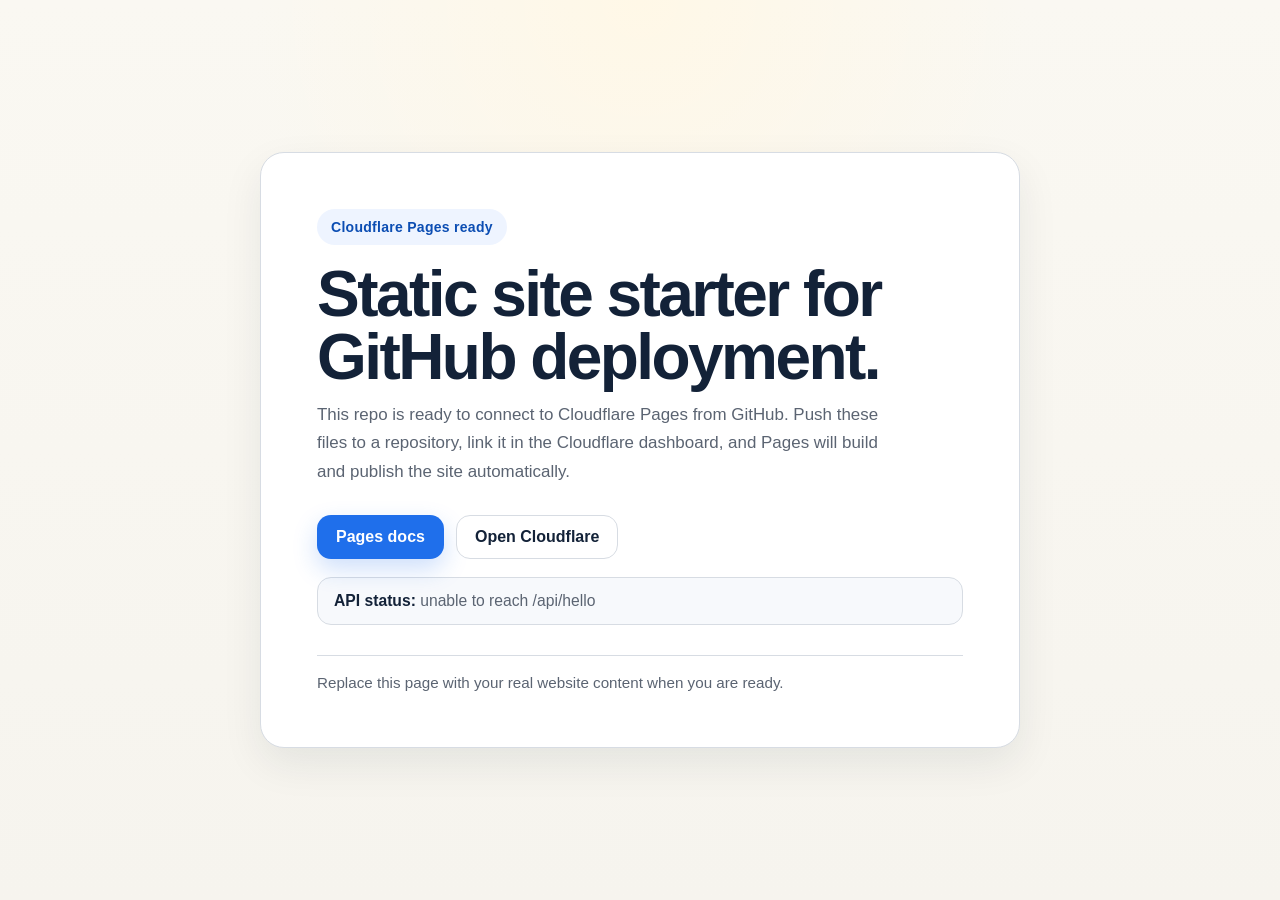
==== index.html @ 56189140 "first commit" ====
<!doctype html>
<html lang="en">
<head>
  <meta charset="utf-8">
  <meta name="viewport" content="width=device-width, initial-scale=1">
  <title>Cloudflare Pages Starter</title>
  <style>
    :root {
      color-scheme: light;
      --bg: #f6f4ee;
      --panel: #ffffff;
      --text: #132238;
      --muted: #5b6472;
      --accent: #1f6feb;
      --accent-strong: #0b4db3;
      --border: #d7dce3;
      --shadow: 0 16px 40px rgba(19, 34, 56, 0.08);
    }

    * {
      box-sizing: border-box;
    }

    body {
      margin: 0;
      min-height: 100vh;
      font-family: Arial, Helvetica, sans-serif;
      color: var(--text);
      background:
        radial-gradient(circle at top, #fff8e7 0, transparent 35%),
        linear-gradient(180deg, #faf8f2 0%, var(--bg) 100%);
      display: grid;
      place-items: center;
      padding: 24px;
    }

    main {
      width: min(760px, 100%);
      background: var(--panel);
      border: 1px solid var(--border);
      border-radius: 24px;
      box-shadow: var(--shadow);
      padding: clamp(24px, 5vw, 56px);
    }

    .badge {
      display: inline-flex;
      align-items: center;
      gap: 8px;
      padding: 10px 14px;
      border-radius: 999px;
      background: #eef4ff;
      color: var(--accent-strong);
      font-size: 14px;
      font-weight: 700;
      letter-spacing: 0.02em;
    }

    h1 {
      margin: 18px 0 12px;
      font-size: clamp(2.2rem, 5vw, 4.4rem);
      line-height: 0.98;
      letter-spacing: -0.04em;
    }

    p {
      margin: 0;
      color: var(--muted);
      font-size: 1.06rem;
      line-height: 1.7;
      max-width: 60ch;
    }

    .actions {
      display: flex;
      flex-wrap: wrap;
      gap: 12px;
      margin-top: 28px;
    }

    a {
      text-decoration: none;
      border-radius: 14px;
      padding: 12px 18px;
      font-weight: 700;
      border: 1px solid transparent;
      transition: transform 160ms ease, box-shadow 160ms ease, background 160ms ease;
    }

    a:hover {
      transform: translateY(-1px);
    }

    .primary {
      background: var(--accent);
      color: white;
      box-shadow: 0 10px 24px rgba(31, 111, 235, 0.22);
    }

    .secondary {
      border-color: var(--border);
      color: var(--text);
      background: #fff;
    }

    .footer {
      margin-top: 30px;
      padding-top: 18px;
      border-top: 1px solid var(--border);
      color: var(--muted);
      font-size: 0.95rem;
    }

    .status {
      margin-top: 18px;
      padding: 14px 16px;
      border-radius: 14px;
      background: #f7f9fc;
      border: 1px solid var(--border);
      color: var(--muted);
      font-size: 0.98rem;
    }

    .status strong {
      color: var(--text);
    }
  </style>
</head>
<body>
  <main>
    <div class="badge">Cloudflare Pages ready</div>
    <h1>Static site starter for GitHub deployment.</h1>
    <p>
      This repo is ready to connect to Cloudflare Pages from GitHub. Push these files to a repository,
      link it in the Cloudflare dashboard, and Pages will build and publish the site automatically.
    </p>
    <div class="actions">
      <a class="primary" href="https://developers.cloudflare.com/pages/" target="_blank" rel="noreferrer">Pages docs</a>
      <a class="secondary" href="https://dash.cloudflare.com/" target="_blank" rel="noreferrer">Open Cloudflare</a>
    </div>
    <div class="status" id="api-status"><strong>API status:</strong> checking /api/hello...</div>
    <div class="footer">Replace this page with your real website content when you are ready.</div>
  </main>

  <script>
    const statusElement = document.getElementById('api-status');

    fetch('/api/hello')
      .then((response) => response.json())
      .then((data) => {
        statusElement.innerHTML = `<strong>API status:</strong> ${data.message}`;
      })
      .catch(() => {
        statusElement.innerHTML = '<strong>API status:</strong> unable to reach /api/hello';
      });
  </script>
</body>
</html>
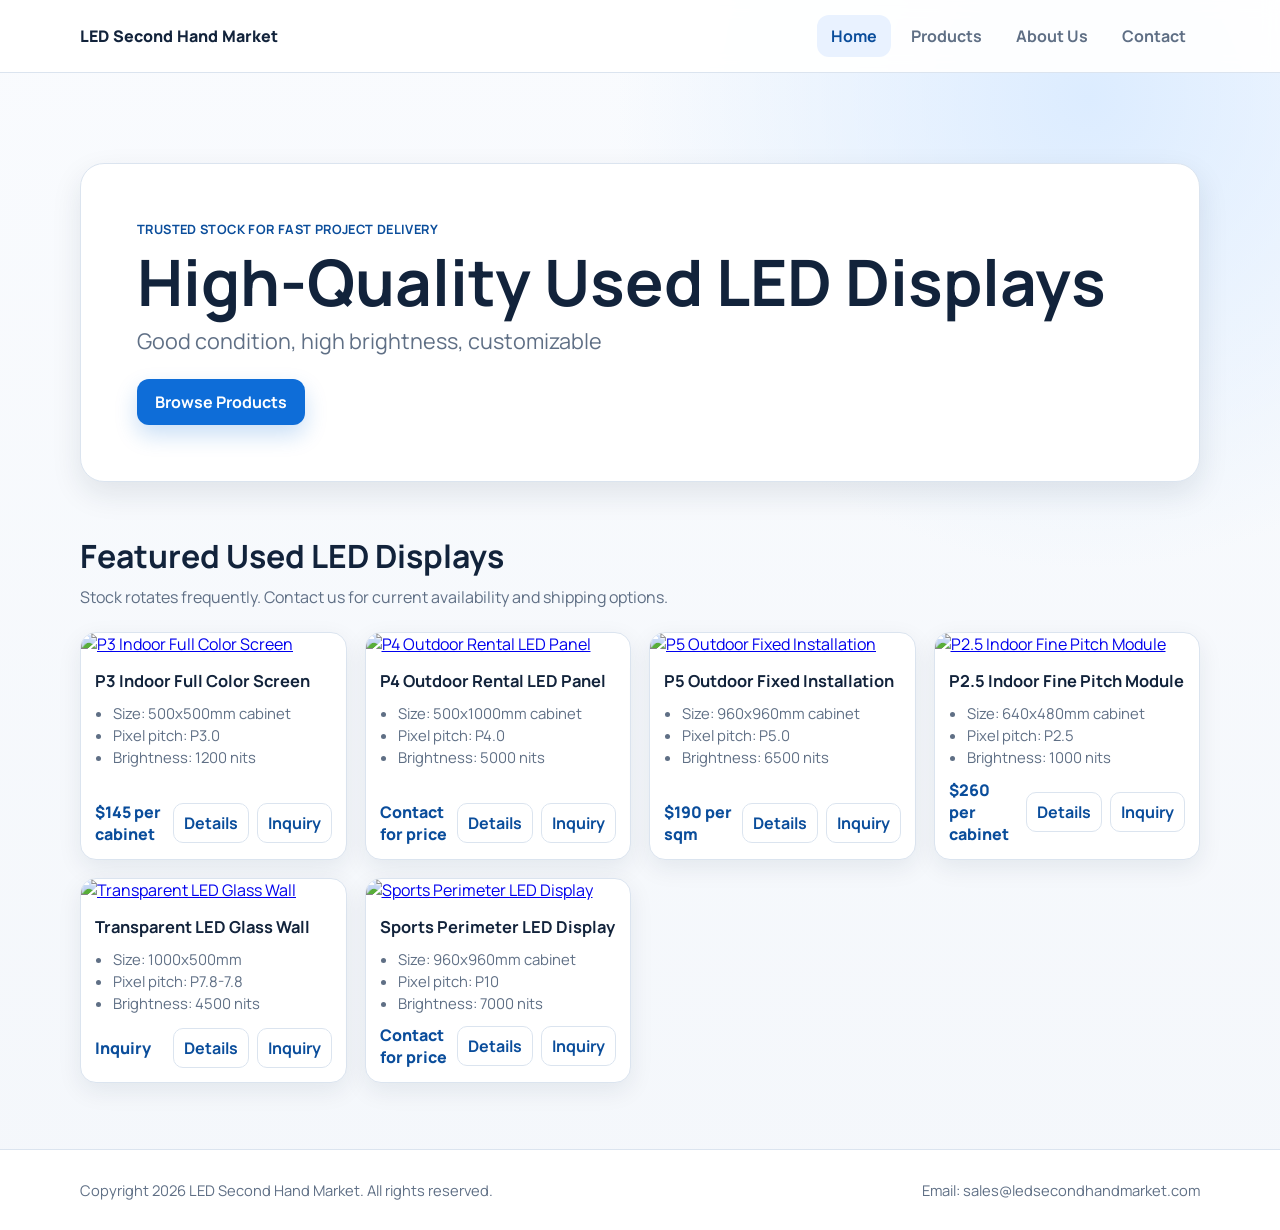
==== commit 581dc950: "Build static LED second-hand market website" ====
--- a/index.html
+++ b/index.html
@@ -3,156 +3,85 @@
 <head>
   <meta charset="utf-8">
   <meta name="viewport" content="width=device-width, initial-scale=1">
-  <title>Cloudflare Pages Starter</title>
-  <style>
-    :root {
-      color-scheme: light;
-      --bg: #f6f4ee;
-      --panel: #ffffff;
-      --text: #132238;
-      --muted: #5b6472;
-      --accent: #1f6feb;
-      --accent-strong: #0b4db3;
-      --border: #d7dce3;
-      --shadow: 0 16px 40px rgba(19, 34, 56, 0.08);
-    }
-
-    * {
-      box-sizing: border-box;
-    }
-
-    body {
-      margin: 0;
-      min-height: 100vh;
-      font-family: Arial, Helvetica, sans-serif;
-      color: var(--text);
-      background:
-        radial-gradient(circle at top, #fff8e7 0, transparent 35%),
-        linear-gradient(180deg, #faf8f2 0%, var(--bg) 100%);
-      display: grid;
-      place-items: center;
-      padding: 24px;
-    }
-
-    main {
-      width: min(760px, 100%);
-      background: var(--panel);
-      border: 1px solid var(--border);
-      border-radius: 24px;
-      box-shadow: var(--shadow);
-      padding: clamp(24px, 5vw, 56px);
-    }
-
-    .badge {
-      display: inline-flex;
-      align-items: center;
-      gap: 8px;
-      padding: 10px 14px;
-      border-radius: 999px;
-      background: #eef4ff;
-      color: var(--accent-strong);
-      font-size: 14px;
-      font-weight: 700;
-      letter-spacing: 0.02em;
-    }
-
-    h1 {
-      margin: 18px 0 12px;
-      font-size: clamp(2.2rem, 5vw, 4.4rem);
-      line-height: 0.98;
-      letter-spacing: -0.04em;
-    }
-
-    p {
-      margin: 0;
-      color: var(--muted);
-      font-size: 1.06rem;
-      line-height: 1.7;
-      max-width: 60ch;
-    }
-
-    .actions {
-      display: flex;
-      flex-wrap: wrap;
-      gap: 12px;
-      margin-top: 28px;
-    }
-
-    a {
-      text-decoration: none;
-      border-radius: 14px;
-      padding: 12px 18px;
-      font-weight: 700;
-      border: 1px solid transparent;
-      transition: transform 160ms ease, box-shadow 160ms ease, background 160ms ease;
-    }
-
-    a:hover {
-      transform: translateY(-1px);
-    }
-
-    .primary {
-      background: var(--accent);
-      color: white;
-      box-shadow: 0 10px 24px rgba(31, 111, 235, 0.22);
-    }
-
-    .secondary {
-      border-color: var(--border);
-      color: var(--text);
-      background: #fff;
-    }
-
-    .footer {
-      margin-top: 30px;
-      padding-top: 18px;
-      border-top: 1px solid var(--border);
-      color: var(--muted);
-      font-size: 0.95rem;
-    }
-
-    .status {
-      margin-top: 18px;
-      padding: 14px 16px;
-      border-radius: 14px;
-      background: #f7f9fc;
-      border: 1px solid var(--border);
-      color: var(--muted);
-      font-size: 0.98rem;
-    }
-
-    .status strong {
-      color: var(--text);
-    }
-  </style>
+  <meta name="description" content="LED Second Hand Market - High-quality used LED displays for indoor and outdoor projects.">
+  <title>LED Second Hand Market</title>
+  <link rel="preconnect" href="https://fonts.googleapis.com">
+  <link rel="preconnect" href="https://fonts.gstatic.com" crossorigin>
+  <link href="https://fonts.googleapis.com/css2?family=Manrope:wght@400;500;700;800&display=swap" rel="stylesheet">
+  <link rel="stylesheet" href="style.css">
 </head>
 <body>
+  <header class="site-header">
+    <div class="container nav-wrap">
+      <a href="#home" class="brand">LED Second Hand Market</a>
+      <button class="menu-toggle" id="menu-toggle" aria-label="Toggle navigation">Menu</button>
+      <nav class="top-nav" id="top-nav">
+        <a href="#home">Home</a>
+        <a href="#products">Products</a>
+        <a href="#about">About Us</a>
+        <a href="#contact">Contact</a>
+      </nav>
+    </div>
+  </header>
+
   <main>
-    <div class="badge">Cloudflare Pages ready</div>
-    <h1>Static site starter for GitHub deployment.</h1>
-    <p>
-      This repo is ready to connect to Cloudflare Pages from GitHub. Push these files to a repository,
-      link it in the Cloudflare dashboard, and Pages will build and publish the site automatically.
-    </p>
-    <div class="actions">
-      <a class="primary" href="https://developers.cloudflare.com/pages/" target="_blank" rel="noreferrer">Pages docs</a>
-      <a class="secondary" href="https://dash.cloudflare.com/" target="_blank" rel="noreferrer">Open Cloudflare</a>
-    </div>
-    <div class="status" id="api-status"><strong>API status:</strong> checking /api/hello...</div>
-    <div class="footer">Replace this page with your real website content when you are ready.</div>
+    <section id="home-view" class="view-section">
+      <div class="hero">
+        <div class="container hero-content">
+          <p class="hero-kicker">Trusted stock for fast project delivery</p>
+          <h1>High-Quality Used LED Displays</h1>
+          <p class="hero-subtitle">Good condition, high brightness, customizable</p>
+          <a href="#products" class="btn btn-primary">Browse Products</a>
+        </div>
+      </div>
+
+      <section class="products-section" id="products-anchor">
+        <div class="container">
+          <div class="section-head">
+            <h2>Featured Used LED Displays</h2>
+            <p>Stock rotates frequently. Contact us for current availability and shipping options.</p>
+          </div>
+          <div id="products-grid" class="products-grid"></div>
+        </div>
+      </section>
+    </section>
+
+    <section id="about-view" class="view-section hidden">
+      <div class="container text-panel">
+        <h2>About Us</h2>
+        <p>
+          LED Second Hand Market helps event companies, installers, and resellers source reliable used LED display cabinets.
+          Every batch is checked for module condition, brightness consistency, and stable operation before listing.
+        </p>
+        <p>
+          We support custom quantities, mixed models, and flexible logistics options for regional and international projects.
+        </p>
+      </div>
+    </section>
+
+    <section id="contact-view" class="view-section hidden">
+      <div class="container text-panel">
+        <h2>Contact</h2>
+        <p>Email: sales@ledsecondhandmarket.com</p>
+        <p>Phone: +1 (555) 019-7823</p>
+        <p>Business hours: Monday to Saturday, 9:00 to 18:00</p>
+      </div>
+    </section>
+
+    <section id="detail-view" class="view-section hidden">
+      <div class="container">
+        <article class="detail-card" id="product-detail-container"></article>
+      </div>
+    </section>
   </main>
 
-  <script>
-    const statusElement = document.getElementById('api-status');
+  <footer class="site-footer">
+    <div class="container footer-content">
+      <p>Copyright 2026 LED Second Hand Market. All rights reserved.</p>
+      <p>Email: sales@ledsecondhandmarket.com</p>
+    </div>
+  </footer>
 
-    fetch('/api/hello')
-      .then((response) => response.json())
-      .then((data) => {
-        statusElement.innerHTML = `<strong>API status:</strong> ${data.message}`;
-      })
-      .catch(() => {
-        statusElement.innerHTML = '<strong>API status:</strong> unable to reach /api/hello';
-      });
-  </script>
+  <script src="script.js"></script>
 </body>
 </html>
--- a/style.css
+++ b/style.css
@@ -0,0 +1,382 @@
+:root {
+  --bg: #f4f7fb;
+  --surface: #ffffff;
+  --text: #12233b;
+  --muted: #5f6f85;
+  --primary: #0e6dd8;
+  --primary-dark: #0a4d9b;
+  --line: #dbe4ef;
+  --shadow: 0 12px 30px rgba(18, 35, 59, 0.1);
+  --radius: 16px;
+}
+
+* {
+  box-sizing: border-box;
+}
+
+html,
+body {
+  margin: 0;
+  padding: 0;
+}
+
+body {
+  font-family: "Manrope", "Segoe UI", Helvetica, Arial, sans-serif;
+  color: var(--text);
+  background:
+    radial-gradient(circle at 85% 8%, #dcecff 0, transparent 30%),
+    linear-gradient(180deg, #f9fbfe 0%, var(--bg) 100%);
+  min-height: 100vh;
+}
+
+.container {
+  width: min(1120px, 92%);
+  margin: 0 auto;
+}
+
+.hidden {
+  display: none;
+}
+
+.site-header {
+  position: sticky;
+  top: 0;
+  z-index: 100;
+  background: rgba(255, 255, 255, 0.93);
+  backdrop-filter: blur(8px);
+  border-bottom: 1px solid var(--line);
+}
+
+.nav-wrap {
+  display: flex;
+  align-items: center;
+  justify-content: space-between;
+  min-height: 72px;
+  gap: 20px;
+}
+
+.brand {
+  color: var(--text);
+  text-decoration: none;
+  font-weight: 800;
+  letter-spacing: 0.01em;
+}
+
+.top-nav {
+  display: flex;
+  align-items: center;
+  gap: 6px;
+}
+
+.top-nav a {
+  color: var(--muted);
+  text-decoration: none;
+  font-weight: 700;
+  padding: 10px 14px;
+  border-radius: 12px;
+  transition: background-color 180ms ease, color 180ms ease;
+}
+
+.top-nav a.active,
+.top-nav a:hover {
+  background: #e9f2ff;
+  color: var(--primary-dark);
+}
+
+.menu-toggle {
+  display: none;
+  border: 1px solid var(--line);
+  background: var(--surface);
+  color: var(--text);
+  border-radius: 10px;
+  padding: 8px 12px;
+  font-weight: 700;
+  cursor: pointer;
+}
+
+.hero {
+  padding: clamp(42px, 7vw, 92px) 0 34px;
+}
+
+.hero-content {
+  background: var(--surface);
+  border: 1px solid var(--line);
+  border-radius: 24px;
+  box-shadow: var(--shadow);
+  padding: clamp(24px, 6vw, 56px);
+  animation: reveal-up 500ms ease both;
+}
+
+.hero-kicker {
+  margin: 0;
+  color: var(--primary-dark);
+  font-weight: 700;
+  letter-spacing: 0.03em;
+  text-transform: uppercase;
+  font-size: 0.8rem;
+}
+
+h1 {
+  margin: 12px 0;
+  font-size: clamp(2rem, 5vw, 4rem);
+  line-height: 1;
+}
+
+.hero-subtitle {
+  margin: 0;
+  color: var(--muted);
+  font-size: clamp(1rem, 2.6vw, 1.35rem);
+}
+
+.btn {
+  display: inline-block;
+  margin-top: 24px;
+  padding: 12px 18px;
+  border-radius: 12px;
+  font-weight: 700;
+  text-decoration: none;
+  transition: transform 160ms ease, box-shadow 160ms ease;
+}
+
+.btn:hover {
+  transform: translateY(-1px);
+}
+
+.btn-primary {
+  background: var(--primary);
+  color: #fff;
+  box-shadow: 0 10px 22px rgba(14, 109, 216, 0.22);
+}
+
+.btn-secondary {
+  background: #fff;
+  border: 1px solid var(--line);
+  color: var(--text);
+}
+
+.products-section,
+#about-view,
+#contact-view,
+#detail-view {
+  padding: 18px 0 66px;
+}
+
+.section-head h2 {
+  margin: 0;
+  font-size: clamp(1.5rem, 3vw, 2rem);
+}
+
+.section-head p {
+  margin: 8px 0 0;
+  color: var(--muted);
+}
+
+.products-grid {
+  margin-top: 24px;
+  display: grid;
+  grid-template-columns: repeat(auto-fit, minmax(240px, 1fr));
+  gap: 18px;
+}
+
+.product-card {
+  display: flex;
+  flex-direction: column;
+  background: var(--surface);
+  border-radius: var(--radius);
+  border: 1px solid var(--line);
+  box-shadow: 0 8px 24px rgba(18, 35, 59, 0.08);
+  overflow: hidden;
+  transition: transform 180ms ease, box-shadow 180ms ease;
+}
+
+.product-card:hover {
+  transform: translateY(-5px);
+  box-shadow: 0 14px 28px rgba(18, 35, 59, 0.13);
+}
+
+.card-media {
+  width: 100%;
+  aspect-ratio: 4 / 3;
+  object-fit: cover;
+}
+
+.card-body {
+  padding: 14px;
+  display: flex;
+  flex-direction: column;
+  gap: 10px;
+  flex: 1;
+}
+
+.card-title {
+  margin: 0;
+  font-size: 1.03rem;
+}
+
+.spec-list {
+  margin: 0;
+  padding-left: 18px;
+  color: var(--muted);
+  line-height: 1.5;
+  font-size: 0.93rem;
+}
+
+.card-row {
+  margin-top: auto;
+  display: flex;
+  align-items: center;
+  justify-content: space-between;
+  gap: 8px;
+}
+
+.price {
+  color: var(--primary-dark);
+  font-weight: 800;
+}
+
+.card-actions {
+  display: flex;
+  gap: 8px;
+}
+
+.action-link {
+  font-weight: 700;
+  color: var(--primary-dark);
+  text-decoration: none;
+  border: 1px solid var(--line);
+  border-radius: 10px;
+  padding: 8px 10px;
+  background: #fff;
+}
+
+.inquiry-hint {
+  margin-top: 10px;
+  color: var(--muted);
+  font-size: 0.86rem;
+}
+
+.text-panel,
+.detail-card {
+  background: var(--surface);
+  border: 1px solid var(--line);
+  border-radius: 18px;
+  box-shadow: var(--shadow);
+  padding: clamp(20px, 4vw, 34px);
+}
+
+.text-panel h2,
+.detail-card h2 {
+  margin: 0 0 10px;
+}
+
+.text-panel p,
+.detail-card p {
+  margin: 0 0 10px;
+  color: var(--muted);
+  line-height: 1.7;
+}
+
+.detail-grid {
+  display: grid;
+  grid-template-columns: minmax(260px, 480px) 1fr;
+  gap: 24px;
+}
+
+.detail-image {
+  width: 100%;
+  border-radius: 14px;
+  border: 1px solid var(--line);
+  object-fit: cover;
+  box-shadow: 0 10px 24px rgba(18, 35, 59, 0.1);
+}
+
+.detail-specs {
+  margin: 12px 0 0;
+  padding-left: 18px;
+  color: var(--muted);
+  line-height: 1.65;
+}
+
+.detail-price {
+  margin: 16px 0;
+  font-size: 1.15rem;
+  font-weight: 800;
+  color: var(--primary-dark);
+}
+
+.back-link {
+  display: inline-block;
+  margin-top: 14px;
+  color: var(--primary-dark);
+  font-weight: 700;
+  text-decoration: none;
+}
+
+.site-footer {
+  border-top: 1px solid var(--line);
+  background: #fff;
+}
+
+.footer-content {
+  min-height: 80px;
+  display: flex;
+  align-items: center;
+  justify-content: space-between;
+  gap: 10px;
+  flex-wrap: wrap;
+}
+
+.footer-content p {
+  margin: 0;
+  color: var(--muted);
+  font-size: 0.92rem;
+}
+
+@keyframes reveal-up {
+  from {
+    opacity: 0;
+    transform: translateY(10px);
+  }
+  to {
+    opacity: 1;
+    transform: translateY(0);
+  }
+}
+
+@media (max-width: 900px) {
+  .detail-grid {
+    grid-template-columns: 1fr;
+  }
+}
+
+@media (max-width: 760px) {
+  .menu-toggle {
+    display: inline-block;
+  }
+
+  .top-nav {
+    position: absolute;
+    top: 72px;
+    left: 0;
+    right: 0;
+    padding: 10px 4%;
+    background: rgba(255, 255, 255, 0.98);
+    border-bottom: 1px solid var(--line);
+    display: none;
+    flex-direction: column;
+    align-items: flex-start;
+  }
+
+  .top-nav.open {
+    display: flex;
+  }
+
+  .top-nav a {
+    width: 100%;
+  }
+
+  .card-row {
+    flex-direction: column;
+    align-items: flex-start;
+  }
+}
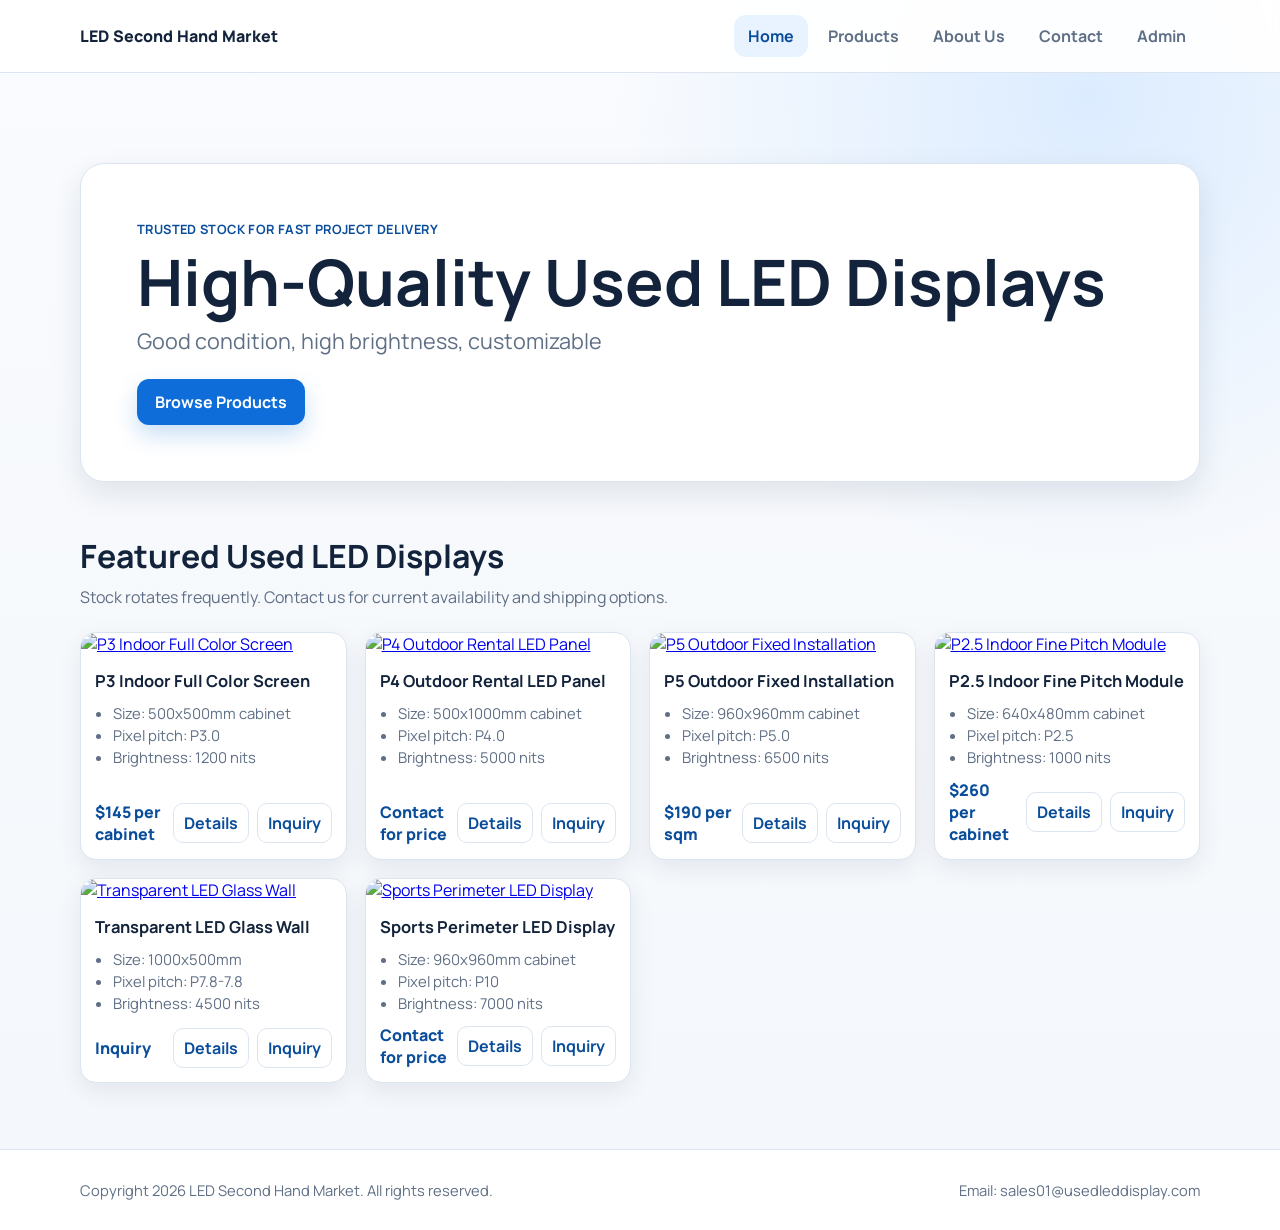
==== commit ec2c6860: "Add browser admin panel for product management" ====
--- a/index.html
+++ b/index.html
@@ -20,6 +20,7 @@
         <a href="#products">Products</a>
         <a href="#about">About Us</a>
         <a href="#contact">Contact</a>
+        <a href="#admin">Admin</a>
       </nav>
     </div>
   </header>
@@ -68,6 +69,42 @@
       </div>
     </section>
 
+    <section id="admin-view" class="view-section hidden">
+      <div class="container admin-panel">
+        <div class="admin-head">
+          <h2>Admin Panel</h2>
+          <p>Add, edit, and delete products. Data is stored in your browser using local storage.</p>
+        </div>
+
+        <form id="product-form" class="admin-form">
+          <input type="hidden" id="product-id">
+          <label>Name<input id="product-name" type="text" required></label>
+          <label>Image URL<input id="product-image" type="url" required placeholder="https://..."></label>
+          <label>Size<input id="spec-size" type="text" required></label>
+          <label>Pixel Pitch<input id="spec-pixel" type="text" required></label>
+          <label>Brightness<input id="spec-brightness" type="text" required></label>
+          <label>Refresh Rate<input id="spec-refresh" type="text" required></label>
+          <label>Voltage<input id="spec-voltage" type="text" required></label>
+          <label>Price / Inquiry<input id="product-price" type="text" required></label>
+          <label class="full">Description<textarea id="product-description" rows="4" required></textarea></label>
+          <div class="admin-actions full">
+            <button class="btn btn-primary" type="submit">Save Product</button>
+            <button class="btn btn-secondary" type="button" id="reset-form">Clear</button>
+          </div>
+        </form>
+
+        <div class="admin-tools">
+          <button class="btn btn-secondary" id="export-products" type="button">Export JSON</button>
+          <label class="import-label">
+            Import JSON
+            <input id="import-products" type="file" accept="application/json">
+          </label>
+        </div>
+
+        <div id="admin-product-list" class="admin-list"></div>
+      </div>
+    </section>
+
     <section id="detail-view" class="view-section hidden">
       <div class="container">
         <article class="detail-card" id="product-detail-container"></article>
@@ -78,7 +115,7 @@
   <footer class="site-footer">
     <div class="container footer-content">
       <p>Copyright 2026 LED Second Hand Market. All rights reserved.</p>
-      <p>Email: sales@ledsecondhandmarket.com</p>
+      <p>Email: sales01@usedleddisplay.com</p>
     </div>
   </footer>
 
--- a/style.css
+++ b/style.css
@@ -262,6 +262,135 @@
   border-radius: 18px;
   box-shadow: var(--shadow);
   padding: clamp(20px, 4vw, 34px);
+}
+
+.admin-panel {
+  background: var(--surface);
+  border: 1px solid var(--line);
+  border-radius: 18px;
+  box-shadow: var(--shadow);
+  padding: clamp(20px, 4vw, 34px);
+}
+
+.admin-head h2 {
+  margin: 0;
+}
+
+.admin-head p {
+  margin: 8px 0 0;
+  color: var(--muted);
+}
+
+.admin-form {
+  margin-top: 18px;
+  display: grid;
+  grid-template-columns: repeat(2, minmax(180px, 1fr));
+  gap: 12px;
+}
+
+.admin-form label {
+  display: flex;
+  flex-direction: column;
+  gap: 6px;
+  font-weight: 700;
+  color: var(--text);
+  font-size: 0.9rem;
+}
+
+.admin-form input,
+.admin-form textarea {
+  font: inherit;
+  padding: 10px 12px;
+  border: 1px solid var(--line);
+  border-radius: 10px;
+  color: var(--text);
+  background: #fff;
+}
+
+.admin-form .full {
+  grid-column: 1 / -1;
+}
+
+.admin-actions {
+  display: flex;
+  gap: 10px;
+  align-items: center;
+}
+
+.admin-actions .btn {
+  margin-top: 0;
+  border: none;
+  cursor: pointer;
+}
+
+.admin-tools {
+  margin-top: 18px;
+  display: flex;
+  gap: 10px;
+  align-items: center;
+  flex-wrap: wrap;
+}
+
+.admin-tools .btn {
+  margin-top: 0;
+  border: none;
+  cursor: pointer;
+}
+
+.import-label {
+  border: 1px solid var(--line);
+  border-radius: 12px;
+  padding: 11px 14px;
+  background: #fff;
+  font-weight: 700;
+  color: var(--text);
+  cursor: pointer;
+}
+
+.import-label input {
+  display: none;
+}
+
+.admin-list {
+  margin-top: 20px;
+  display: grid;
+  gap: 10px;
+}
+
+.admin-item {
+  border: 1px solid var(--line);
+  border-radius: 12px;
+  padding: 12px;
+  display: flex;
+  align-items: center;
+  justify-content: space-between;
+  gap: 10px;
+  background: #fff;
+}
+
+.admin-item h4 {
+  margin: 0 0 4px;
+}
+
+.admin-item p {
+  margin: 0;
+  color: var(--muted);
+  font-size: 0.9rem;
+}
+
+.admin-item-actions {
+  display: flex;
+  gap: 8px;
+}
+
+.admin-item-actions button {
+  border: 1px solid var(--line);
+  border-radius: 9px;
+  background: #fff;
+  padding: 8px 10px;
+  font-weight: 700;
+  color: var(--text);
+  cursor: pointer;
 }
 
 .text-panel h2,
@@ -379,4 +508,13 @@
     flex-direction: column;
     align-items: flex-start;
   }
+
+  .admin-form {
+    grid-template-columns: 1fr;
+  }
+
+  .admin-item {
+    flex-direction: column;
+    align-items: flex-start;
+  }
 }
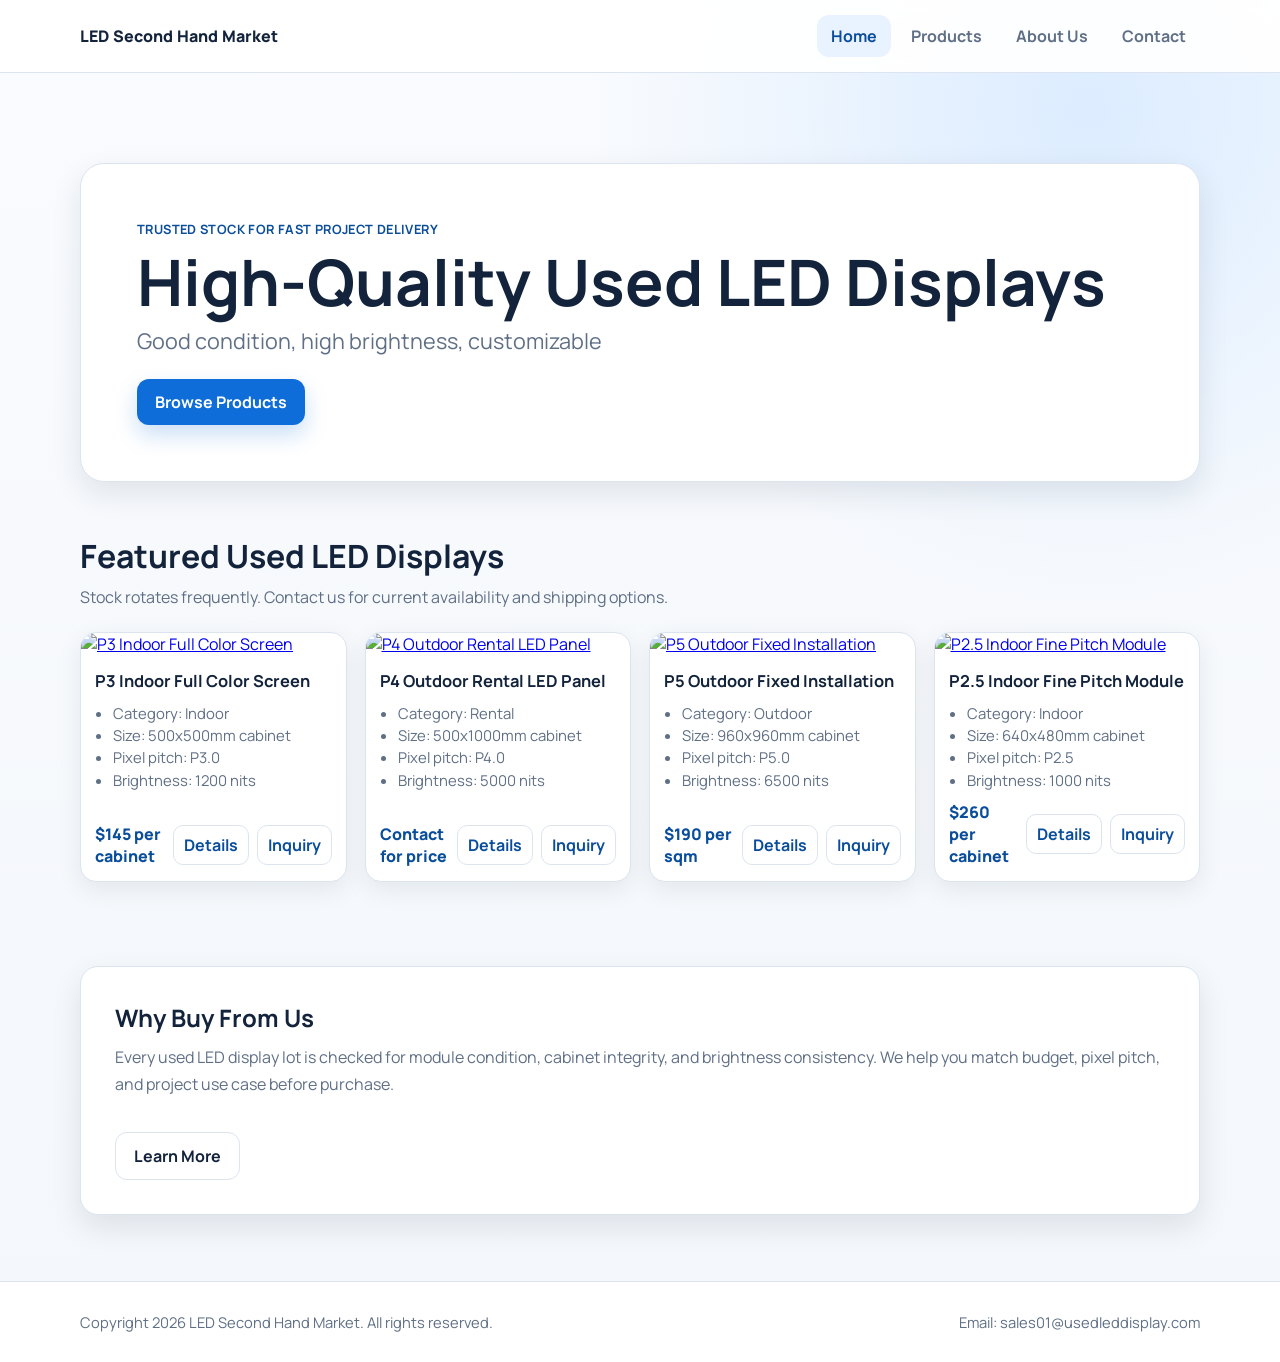
==== commit 4c74336d: "Update pages, styles, and script" ====
--- a/index.html
+++ b/index.html
@@ -4,110 +4,54 @@
   <meta charset="utf-8">
   <meta name="viewport" content="width=device-width, initial-scale=1">
   <meta name="description" content="LED Second Hand Market - High-quality used LED displays for indoor and outdoor projects.">
-  <title>LED Second Hand Market</title>
+  <title>LED Second Hand Market - Home</title>
   <link rel="preconnect" href="https://fonts.googleapis.com">
   <link rel="preconnect" href="https://fonts.gstatic.com" crossorigin>
   <link href="https://fonts.googleapis.com/css2?family=Manrope:wght@400;500;700;800&display=swap" rel="stylesheet">
   <link rel="stylesheet" href="style.css">
 </head>
-<body>
+<body data-page="home">
   <header class="site-header">
     <div class="container nav-wrap">
-      <a href="#home" class="brand">LED Second Hand Market</a>
+      <a href="index.html" class="brand">LED Second Hand Market</a>
       <button class="menu-toggle" id="menu-toggle" aria-label="Toggle navigation">Menu</button>
       <nav class="top-nav" id="top-nav">
-        <a href="#home">Home</a>
-        <a href="#products">Products</a>
-        <a href="#about">About Us</a>
-        <a href="#contact">Contact</a>
-        <a href="#admin">Admin</a>
+        <a class="active" href="index.html">Home</a>
+        <a href="product-cat.html">Products</a>
+        <a href="about.html">About Us</a>
+        <a href="contact.html">Contact</a>
       </nav>
     </div>
   </header>
 
   <main>
-    <section id="home-view" class="view-section">
-      <div class="hero">
-        <div class="container hero-content">
-          <p class="hero-kicker">Trusted stock for fast project delivery</p>
-          <h1>High-Quality Used LED Displays</h1>
-          <p class="hero-subtitle">Good condition, high brightness, customizable</p>
-          <a href="#products" class="btn btn-primary">Browse Products</a>
-        </div>
-      </div>
-
-      <section class="products-section" id="products-anchor">
-        <div class="container">
-          <div class="section-head">
-            <h2>Featured Used LED Displays</h2>
-            <p>Stock rotates frequently. Contact us for current availability and shipping options.</p>
-          </div>
-          <div id="products-grid" class="products-grid"></div>
-        </div>
-      </section>
-    </section>
-
-    <section id="about-view" class="view-section hidden">
-      <div class="container text-panel">
-        <h2>About Us</h2>
-        <p>
-          LED Second Hand Market helps event companies, installers, and resellers source reliable used LED display cabinets.
-          Every batch is checked for module condition, brightness consistency, and stable operation before listing.
-        </p>
-        <p>
-          We support custom quantities, mixed models, and flexible logistics options for regional and international projects.
-        </p>
+    <section class="hero">
+      <div class="container hero-content">
+        <p class="hero-kicker">Trusted stock for fast project delivery</p>
+        <h1>High-Quality Used LED Displays</h1>
+        <p class="hero-subtitle">Good condition, high brightness, customizable</p>
+        <a href="product-cat.html" class="btn btn-primary">Browse Products</a>
       </div>
     </section>
 
-    <section id="contact-view" class="view-section hidden">
-      <div class="container text-panel">
-        <h2>Contact</h2>
-        <p>Email: sales@ledsecondhandmarket.com</p>
-        <p>Phone: +1 (555) 019-7823</p>
-        <p>Business hours: Monday to Saturday, 9:00 to 18:00</p>
+    <section class="products-section" id="products-anchor">
+      <div class="container">
+        <div class="section-head">
+          <h2>Featured Used LED Displays</h2>
+          <p>Stock rotates frequently. Contact us for current availability and shipping options.</p>
+        </div>
+        <div id="home-featured-grid" class="products-grid"></div>
       </div>
     </section>
 
-    <section id="admin-view" class="view-section hidden">
-      <div class="container admin-panel">
-        <div class="admin-head">
-          <h2>Admin Panel</h2>
-          <p>Add, edit, and delete products. Data is stored in your browser using local storage.</p>
-        </div>
-
-        <form id="product-form" class="admin-form">
-          <input type="hidden" id="product-id">
-          <label>Name<input id="product-name" type="text" required></label>
-          <label>Image URL<input id="product-image" type="url" required placeholder="https://..."></label>
-          <label>Size<input id="spec-size" type="text" required></label>
-          <label>Pixel Pitch<input id="spec-pixel" type="text" required></label>
-          <label>Brightness<input id="spec-brightness" type="text" required></label>
-          <label>Refresh Rate<input id="spec-refresh" type="text" required></label>
-          <label>Voltage<input id="spec-voltage" type="text" required></label>
-          <label>Price / Inquiry<input id="product-price" type="text" required></label>
-          <label class="full">Description<textarea id="product-description" rows="4" required></textarea></label>
-          <div class="admin-actions full">
-            <button class="btn btn-primary" type="submit">Save Product</button>
-            <button class="btn btn-secondary" type="button" id="reset-form">Clear</button>
-          </div>
-        </form>
-
-        <div class="admin-tools">
-          <button class="btn btn-secondary" id="export-products" type="button">Export JSON</button>
-          <label class="import-label">
-            Import JSON
-            <input id="import-products" type="file" accept="application/json">
-          </label>
-        </div>
-
-        <div id="admin-product-list" class="admin-list"></div>
-      </div>
-    </section>
-
-    <section id="detail-view" class="view-section hidden">
-      <div class="container">
-        <article class="detail-card" id="product-detail-container"></article>
+    <section class="products-section">
+      <div class="container text-panel">
+        <h2>Why Buy From Us</h2>
+        <p>
+          Every used LED display lot is checked for module condition, cabinet integrity, and brightness consistency.
+          We help you match budget, pixel pitch, and project use case before purchase.
+        </p>
+        <a class="btn btn-secondary" href="about.html">Learn More</a>
       </div>
     </section>
   </main>
--- a/style.css
+++ b/style.css
@@ -154,10 +154,7 @@
   color: var(--text);
 }
 
-.products-section,
-#about-view,
-#contact-view,
-#detail-view {
+.products-section {
   padding: 18px 0 66px;
 }
 
@@ -288,6 +285,10 @@
   gap: 12px;
 }
 
+.compact-form {
+  max-width: 560px;
+}
+
 .admin-form label {
   display: flex;
   flex-direction: column;
@@ -393,6 +394,12 @@
   cursor: pointer;
 }
 
+.admin-hint {
+  margin-top: 12px;
+  color: var(--muted);
+  font-size: 0.9rem;
+}
+
 .text-panel h2,
 .detail-card h2 {
   margin: 0 0 10px;
@@ -431,6 +438,70 @@
   font-size: 1.15rem;
   font-weight: 800;
   color: var(--primary-dark);
+}
+
+.detail-tag {
+  margin: 0;
+  font-size: 0.82rem;
+  color: var(--primary-dark);
+  font-weight: 700;
+  text-transform: uppercase;
+  letter-spacing: 0.03em;
+}
+
+.spec-table {
+  margin-top: 12px;
+  display: grid;
+  grid-template-columns: 160px 1fr;
+  border: 1px solid var(--line);
+  border-radius: 12px;
+  overflow: hidden;
+}
+
+.spec-table > div {
+  padding: 10px 12px;
+  border-bottom: 1px solid var(--line);
+}
+
+.spec-table > div:nth-last-child(-n + 2) {
+  border-bottom: none;
+}
+
+.spec-table > div:nth-child(odd) {
+  background: #f8fbff;
+  font-weight: 700;
+}
+
+.badge-stack {
+  margin-top: 10px;
+  display: flex;
+  flex-wrap: wrap;
+  gap: 8px;
+}
+
+.feature-badge {
+  background: #e9f2ff;
+  color: var(--primary-dark);
+  padding: 7px 10px;
+  border-radius: 999px;
+  font-size: 0.85rem;
+  font-weight: 700;
+}
+
+.project-notes {
+  margin-top: 12px;
+  padding: 12px;
+  border: 1px dashed var(--line);
+  border-radius: 12px;
+  background: #fbfdff;
+}
+
+.project-notes p {
+  margin: 0 0 8px;
+}
+
+.project-notes p:last-child {
+  margin-bottom: 0;
 }
 
 .back-link {
@@ -509,6 +580,10 @@
     align-items: flex-start;
   }
 
+  .spec-table {
+    grid-template-columns: 1fr;
+  }
+
   .admin-form {
     grid-template-columns: 1fr;
   }
